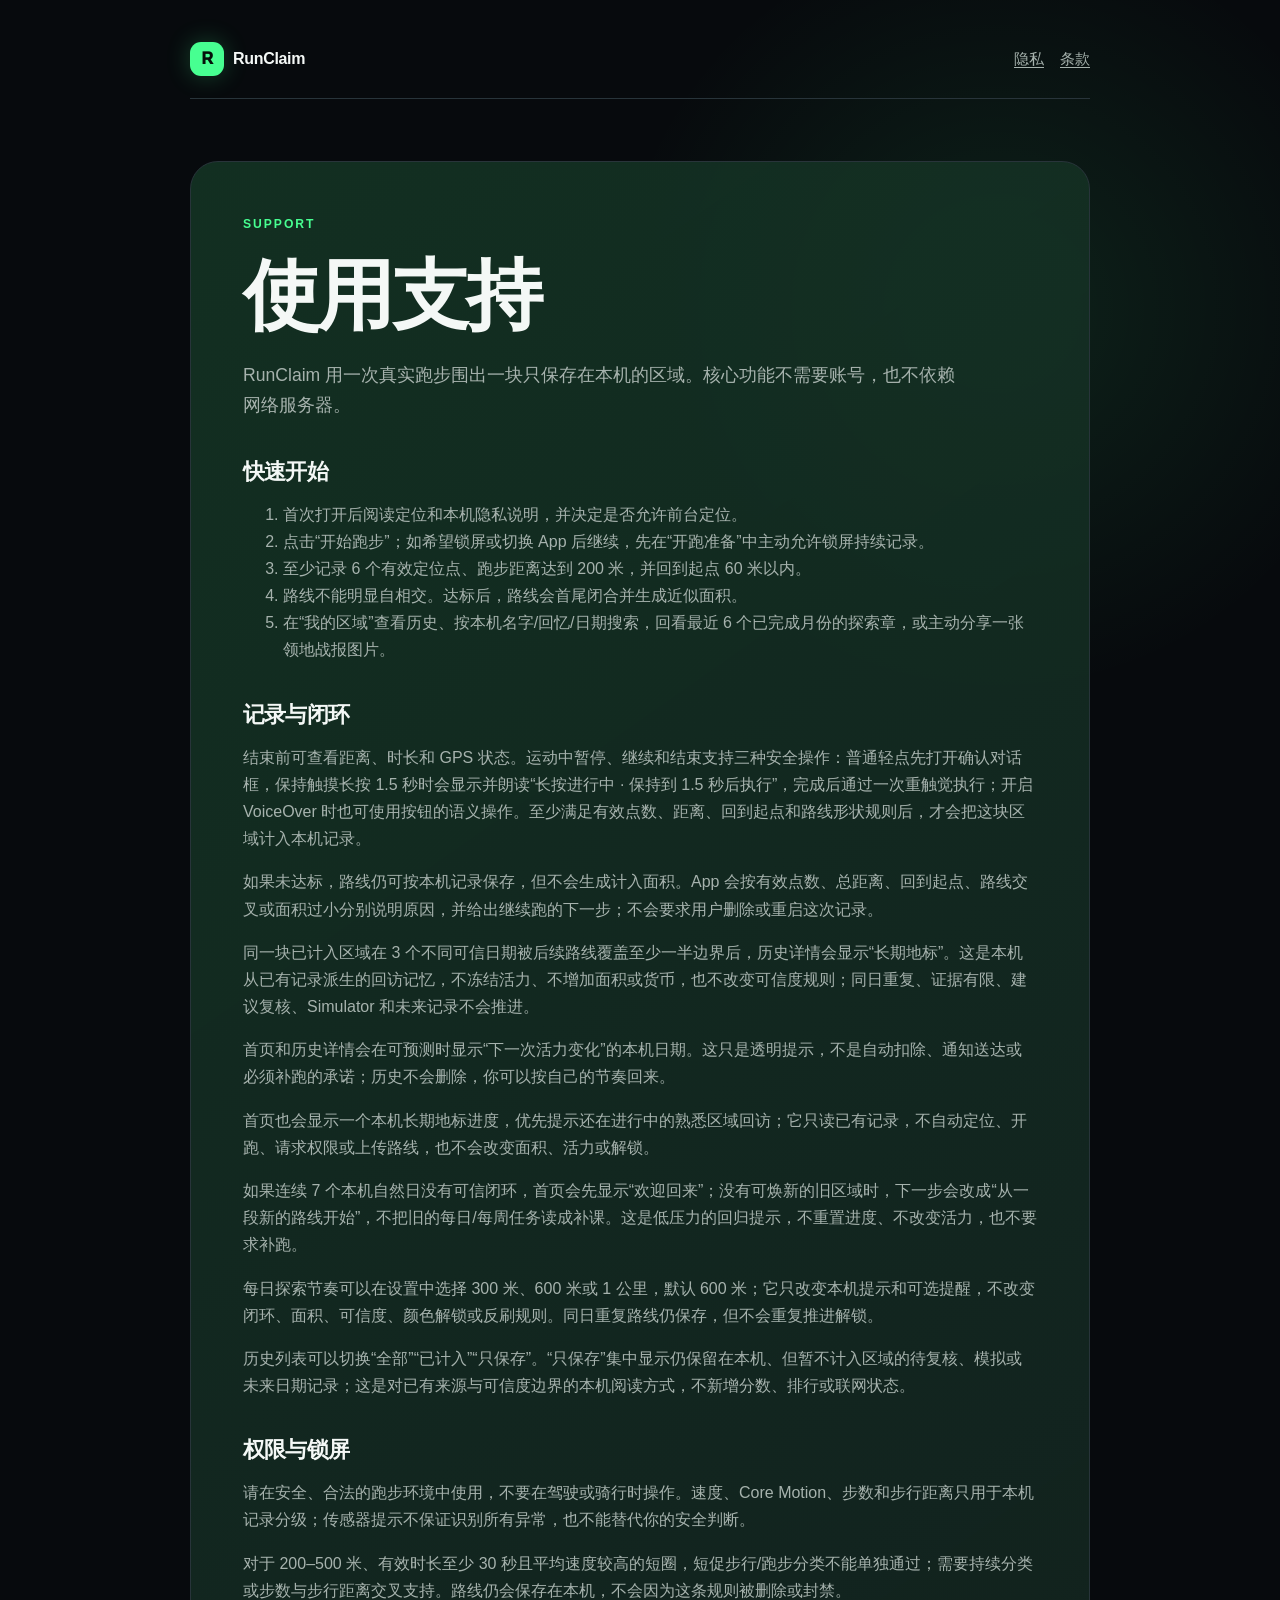
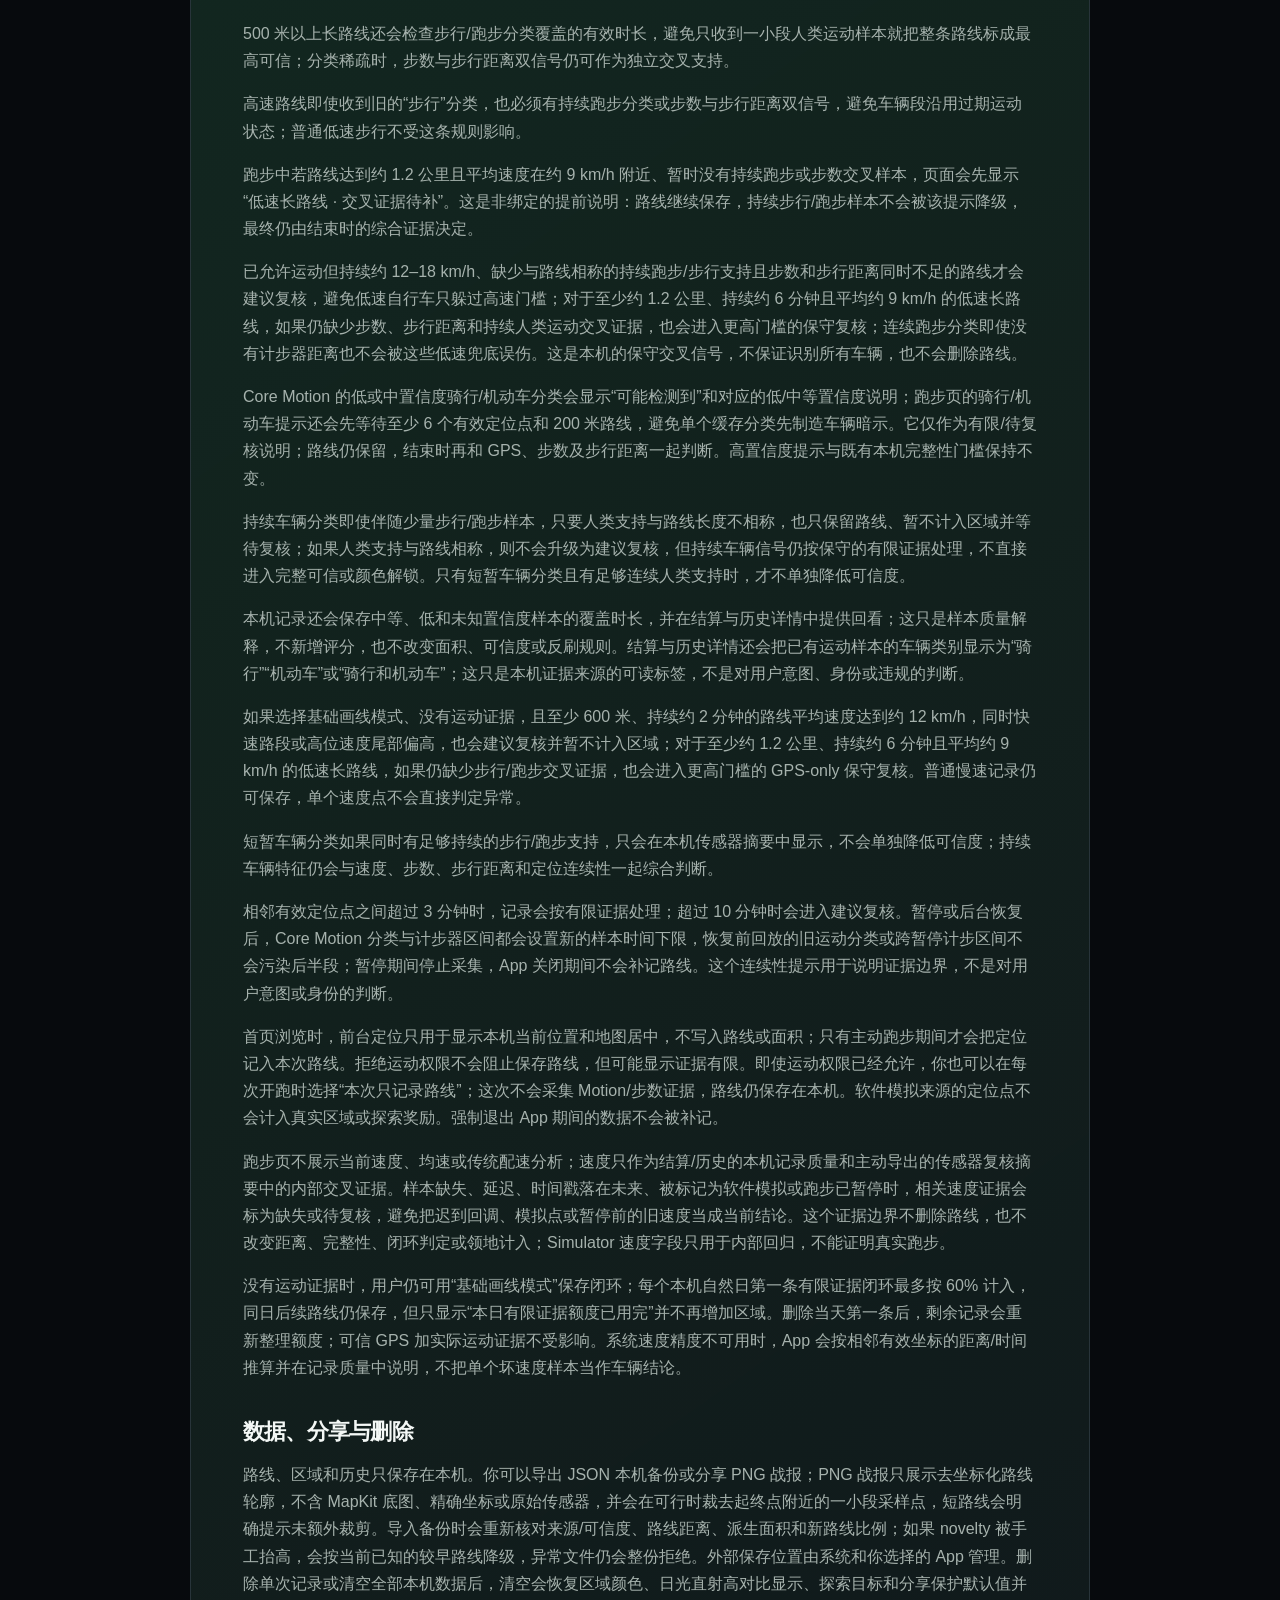
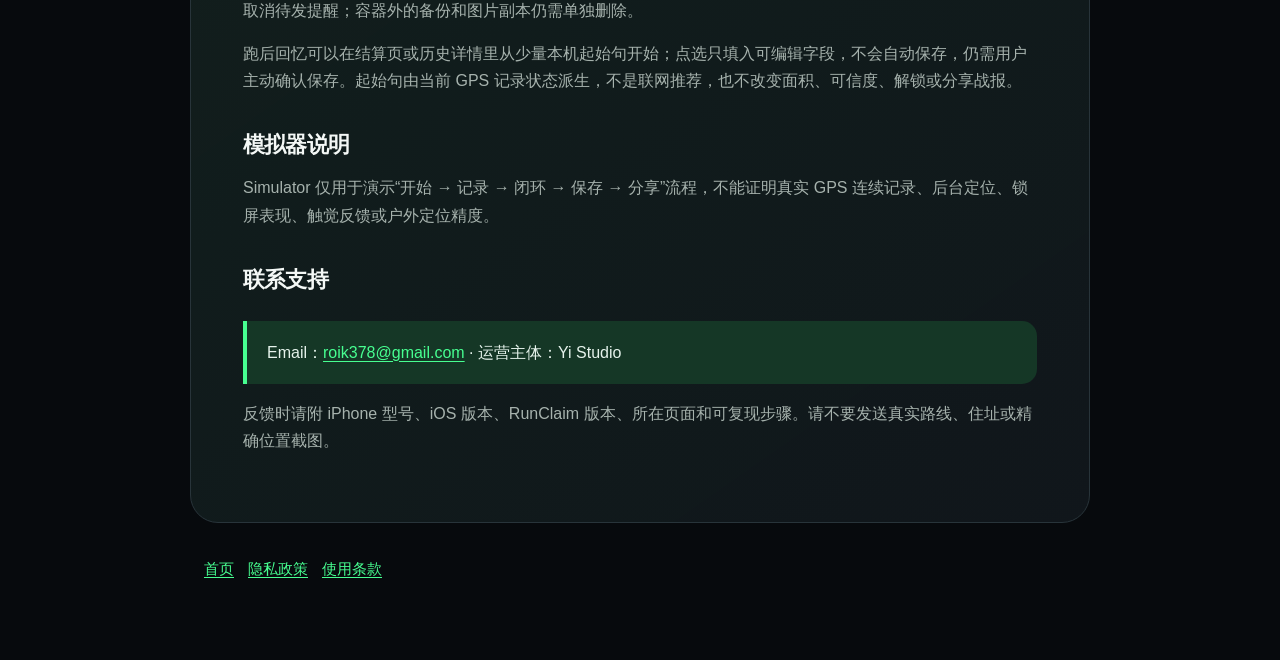
==== support/index.html @ f34b30b4 "Publish RunClaim policy and support site" ====
<!doctype html>
<html lang="zh-Hans">
<head>
  <meta charset="utf-8">
  <meta name="viewport" content="width=device-width, initial-scale=1">
  <meta name="description" content="RunClaim 使用支持。">
  <title>RunClaim 使用支持</title>
  <link rel="stylesheet" href="../styles.css">
</head>
<body>
  <main>
    <header>
      <a class="brand" href="../"><span class="brand-mark" aria-hidden="true">R</span>RunClaim</a>
      <nav aria-label="主要导航"><a href="../privacy/">隐私</a><a href="../terms/">条款</a></nav>
    </header>

    <article class="document">
      <p class="eyebrow">SUPPORT</p>
      <h1>使用支持</h1>
      <p class="lead">RunClaim 用一次真实跑步围出一块只保存在本机的区域。核心功能不需要账号，也不依赖网络服务器。</p>

      <h2>快速开始</h2>
      <ol>
        <li>首次打开后阅读定位和本机隐私说明，并决定是否允许前台定位。</li>
        <li>点击“开始跑步”；如希望锁屏或切换 App 后继续，先在“开跑准备”中主动允许锁屏持续记录。</li>
        <li>至少记录 6 个有效定位点、跑步距离达到 200 米，并回到起点 60 米以内。</li>
        <li>路线不能明显自相交。达标后，路线会首尾闭合并生成近似面积。</li>
        <li>在“我的区域”查看历史、按本机名字/回忆/日期搜索，回看最近 6 个已完成月份的探索章，或主动分享一张领地战报图片。</li>
      </ol>

      <h2>记录与闭环</h2>
      <p>结束前可查看距离、时长和 GPS 状态。运动中暂停、继续和结束支持三种安全操作：普通轻点先打开确认对话框，保持触摸长按 1.5 秒时会显示并朗读“长按进行中 · 保持到 1.5 秒后执行”，完成后通过一次重触觉执行；开启 VoiceOver 时也可使用按钮的语义操作。至少满足有效点数、距离、回到起点和路线形状规则后，才会把这块区域计入本机记录。</p>
      <p>如果未达标，路线仍可按本机记录保存，但不会生成计入面积。App 会按有效点数、总距离、回到起点、路线交叉或面积过小分别说明原因，并给出继续跑的下一步；不会要求用户删除或重启这次记录。</p>
      <p>同一块已计入区域在 3 个不同可信日期被后续路线覆盖至少一半边界后，历史详情会显示“长期地标”。这是本机从已有记录派生的回访记忆，不冻结活力、不增加面积或货币，也不改变可信度规则；同日重复、证据有限、建议复核、Simulator 和未来记录不会推进。</p>
      <p>首页和历史详情会在可预测时显示“下一次活力变化”的本机日期。这只是透明提示，不是自动扣除、通知送达或必须补跑的承诺；历史不会删除，你可以按自己的节奏回来。</p>
      <p>首页也会显示一个本机长期地标进度，优先提示还在进行中的熟悉区域回访；它只读已有记录，不自动定位、开跑、请求权限或上传路线，也不会改变面积、活力或解锁。</p>
      <p>如果连续 7 个本机自然日没有可信闭环，首页会先显示“欢迎回来”；没有可焕新的旧区域时，下一步会改成“从一段新的路线开始”，不把旧的每日/每周任务读成补课。这是低压力的回归提示，不重置进度、不改变活力，也不要求补跑。</p>
      <p>每日探索节奏可以在设置中选择 300 米、600 米或 1 公里，默认 600 米；它只改变本机提示和可选提醒，不改变闭环、面积、可信度、颜色解锁或反刷规则。同日重复路线仍保存，但不会重复推进解锁。</p>
      <p>历史列表可以切换“全部”“已计入”“只保存”。“只保存”集中显示仍保留在本机、但暂不计入区域的待复核、模拟或未来日期记录；这是对已有来源与可信度边界的本机阅读方式，不新增分数、排行或联网状态。</p>

      <h2>权限与锁屏</h2>
      <p>请在安全、合法的跑步环境中使用，不要在驾驶或骑行时操作。速度、Core Motion、步数和步行距离只用于本机记录分级；传感器提示不保证识别所有异常，也不能替代你的安全判断。</p>
      <p>对于 200–500 米、有效时长至少 30 秒且平均速度较高的短圈，短促步行/跑步分类不能单独通过；需要持续分类或步数与步行距离交叉支持。路线仍会保存在本机，不会因为这条规则被删除或封禁。</p>
      <p>500 米以上长路线还会检查步行/跑步分类覆盖的有效时长，避免只收到一小段人类运动样本就把整条路线标成最高可信；分类稀疏时，步数与步行距离双信号仍可作为独立交叉支持。</p>
      <p>高速路线即使收到旧的“步行”分类，也必须有持续跑步分类或步数与步行距离双信号，避免车辆段沿用过期运动状态；普通低速步行不受这条规则影响。</p>
      <p>跑步中若路线达到约 1.2 公里且平均速度在约 9 km/h 附近、暂时没有持续跑步或步数交叉样本，页面会先显示“低速长路线 · 交叉证据待补”。这是非绑定的提前说明：路线继续保存，持续步行/跑步样本不会被该提示降级，最终仍由结束时的综合证据决定。</p>
      <p>已允许运动但持续约 12–18 km/h、缺少与路线相称的持续跑步/步行支持且步数和步行距离同时不足的路线才会建议复核，避免低速自行车只躲过高速门槛；对于至少约 1.2 公里、持续约 6 分钟且平均约 9 km/h 的低速长路线，如果仍缺少步数、步行距离和持续人类运动交叉证据，也会进入更高门槛的保守复核；连续跑步分类即使没有计步器距离也不会被这些低速兜底误伤。这是本机的保守交叉信号，不保证识别所有车辆，也不会删除路线。</p>
      <p>Core Motion 的低或中置信度骑行/机动车分类会显示“可能检测到”和对应的低/中等置信度说明；跑步页的骑行/机动车提示还会先等待至少 6 个有效定位点和 200 米路线，避免单个缓存分类先制造车辆暗示。它仅作为有限/待复核说明；路线仍保留，结束时再和 GPS、步数及步行距离一起判断。高置信度提示与既有本机完整性门槛保持不变。</p>
      <p>持续车辆分类即使伴随少量步行/跑步样本，只要人类支持与路线长度不相称，也只保留路线、暂不计入区域并等待复核；如果人类支持与路线相称，则不会升级为建议复核，但持续车辆信号仍按保守的有限证据处理，不直接进入完整可信或颜色解锁。只有短暂车辆分类且有足够连续人类支持时，才不单独降低可信度。</p>
      <p>本机记录还会保存中等、低和未知置信度样本的覆盖时长，并在结算与历史详情中提供回看；这只是样本质量解释，不新增评分，也不改变面积、可信度或反刷规则。结算与历史详情还会把已有运动样本的车辆类别显示为“骑行”“机动车”或“骑行和机动车”；这只是本机证据来源的可读标签，不是对用户意图、身份或违规的判断。</p>
      <p>如果选择基础画线模式、没有运动证据，且至少 600 米、持续约 2 分钟的路线平均速度达到约 12 km/h，同时快速路段或高位速度尾部偏高，也会建议复核并暂不计入区域；对于至少约 1.2 公里、持续约 6 分钟且平均约 9 km/h 的低速长路线，如果仍缺少步行/跑步交叉证据，也会进入更高门槛的 GPS-only 保守复核。普通慢速记录仍可保存，单个速度点不会直接判定异常。</p>
      <p>短暂车辆分类如果同时有足够持续的步行/跑步支持，只会在本机传感器摘要中显示，不会单独降低可信度；持续车辆特征仍会与速度、步数、步行距离和定位连续性一起综合判断。</p>
      <p>相邻有效定位点之间超过 3 分钟时，记录会按有限证据处理；超过 10 分钟时会进入建议复核。暂停或后台恢复后，Core Motion 分类与计步器区间都会设置新的样本时间下限，恢复前回放的旧运动分类或跨暂停计步区间不会污染后半段；暂停期间停止采集，App 关闭期间不会补记路线。这个连续性提示用于说明证据边界，不是对用户意图或身份的判断。</p>
      <p>首页浏览时，前台定位只用于显示本机当前位置和地图居中，不写入路线或面积；只有主动跑步期间才会把定位记入本次路线。拒绝运动权限不会阻止保存路线，但可能显示证据有限。即使运动权限已经允许，你也可以在每次开跑时选择“本次只记录路线”；这次不会采集 Motion/步数证据，路线仍保存在本机。软件模拟来源的定位点不会计入真实区域或探索奖励。强制退出 App 期间的数据不会被补记。</p>
      <p>跑步页不展示当前速度、均速或传统配速分析；速度只作为结算/历史的本机记录质量和主动导出的传感器复核摘要中的内部交叉证据。样本缺失、延迟、时间戳落在未来、被标记为软件模拟或跑步已暂停时，相关速度证据会标为缺失或待复核，避免把迟到回调、模拟点或暂停前的旧速度当成当前结论。这个证据边界不删除路线，也不改变距离、完整性、闭环判定或领地计入；Simulator 速度字段只用于内部回归，不能证明真实跑步。</p>
      <p>没有运动证据时，用户仍可用“基础画线模式”保存闭环；每个本机自然日第一条有限证据闭环最多按 60% 计入，同日后续路线仍保存，但只显示“本日有限证据额度已用完”并不再增加区域。删除当天第一条后，剩余记录会重新整理额度；可信 GPS 加实际运动证据不受影响。系统速度精度不可用时，App 会按相邻有效坐标的距离/时间推算并在记录质量中说明，不把单个坏速度样本当作车辆结论。</p>

      <h2>数据、分享与删除</h2>
      <p>路线、区域和历史只保存在本机。你可以导出 JSON 本机备份或分享 PNG 战报；PNG 战报只展示去坐标化路线轮廓，不含 MapKit 底图、精确坐标或原始传感器，并会在可行时裁去起终点附近的一小段采样点，短路线会明确提示未额外裁剪。导入备份时会重新核对来源/可信度、路线距离、派生面积和新路线比例；如果 novelty 被手工抬高，会按当前已知的较早路线降级，异常文件仍会整份拒绝。外部保存位置由系统和你选择的 App 管理。删除单次记录或清空全部本机数据后，清空会恢复区域颜色、日光直射高对比显示、探索目标和分享保护默认值并取消待发提醒；容器外的备份和图片副本仍需单独删除。</p>
      <p>跑后回忆可以在结算页或历史详情里从少量本机起始句开始；点选只填入可编辑字段，不会自动保存，仍需用户主动确认保存。起始句由当前 GPS 记录状态派生，不是联网推荐，也不改变面积、可信度、解锁或分享战报。</p>

      <h2>模拟器说明</h2>
      <p>Simulator 仅用于演示“开始 → 记录 → 闭环 → 保存 → 分享”流程，不能证明真实 GPS 连续记录、后台定位、锁屏表现、触觉反馈或户外定位精度。</p>

      <h2>联系支持</h2>
      <div class="notice"><p>Email：<a href="mailto:roik378@gmail.com">roik378@gmail.com</a> · 运营主体：Yi Studio</p></div>
      <p>反馈时请附 iPhone 型号、iOS 版本、RunClaim 版本、所在页面和可复现步骤。请不要发送真实路线、住址或精确位置截图。</p>
    </article>

    <footer><a href="../">首页</a><a href="../privacy/">隐私政策</a><a href="../terms/">使用条款</a></footer>
  </main>
</body>
</html>
---- styles.css ----
:root {
  --canvas: #070a0d;
  --panel: #11171b;
  --ink: #f4f8f6;
  --muted: #a6b2ad;
  --line: #28343a;
  --territory: #47ff91;
  --territory-soft: #153726;
  --blue: #61c2ff;
}

* { box-sizing: border-box; }

html { scroll-behavior: smooth; }

body {
  margin: 0;
  color: var(--ink);
  background:
    radial-gradient(circle at 78% 8%, rgba(71, 255, 145, 0.1), transparent 24rem),
    var(--canvas);
  font-family: -apple-system, BlinkMacSystemFont, "SF Pro Text", "PingFang SC", "Noto Sans CJK SC", "Microsoft YaHei", sans-serif;
  line-height: 1.7;
}

a { color: var(--territory); text-underline-offset: 3px; }
a:focus-visible { outline: 3px solid var(--blue); outline-offset: 4px; }

main { width: min(900px, calc(100% - 40px)); margin: 0 auto; padding: 42px 0 78px; }

header {
  display: flex;
  align-items: center;
  justify-content: space-between;
  gap: 20px;
  padding-bottom: 22px;
  border-bottom: 1px solid var(--line);
}

.brand { color: var(--ink); font-weight: 850; text-decoration: none; letter-spacing: -0.02em; }
.brand-mark {
  display: inline-grid;
  width: 34px;
  height: 34px;
  margin-right: 9px;
  place-items: center;
  border-radius: 11px;
  color: #051009;
  background: var(--territory);
  font-weight: 950;
  box-shadow: 0 0 24px rgba(71, 255, 145, 0.24);
}

nav { display: flex; flex-wrap: wrap; gap: 16px; color: var(--muted); font-size: .94rem; }
nav a { color: inherit; }

.hero, .document {
  margin-top: 62px;
  padding: clamp(26px, 5vw, 52px);
  border: 1px solid var(--line);
  border-radius: 28px;
  background: linear-gradient(145deg, rgba(21, 55, 38, .82), rgba(17, 23, 27, .96));
}

.eyebrow {
  margin: 0 0 14px;
  color: var(--territory);
  font-size: .76rem;
  font-weight: 900;
  letter-spacing: .16em;
}

h1, h2, h3 { line-height: 1.2; letter-spacing: -.035em; }
h1 { margin: 0 0 20px; font-size: clamp(2.3rem, 7vw, 4.8rem); }
h2 { margin: 38px 0 10px; font-size: 1.35rem; }
h3 { margin: 26px 0 7px; font-size: 1.05rem; }
p, li { color: var(--muted); }
.lead { max-width: 720px; font-size: 1.1rem; }

.link-grid { display: grid; grid-template-columns: repeat(2, minmax(0, 1fr)); gap: 14px; margin-top: 30px; }
.link-card { display: block; padding: 18px 20px; border: 1px solid var(--line); border-radius: 18px; background: rgba(255, 255, 255, .035); text-decoration: none; }
.link-card strong { display: block; color: var(--ink); }
.link-card span { display: block; margin-top: 4px; color: var(--muted); font-size: .93rem; }

.notice { margin-top: 28px; padding: 18px 20px; border-left: 4px solid var(--territory); border-radius: 0 15px 15px 0; background: var(--territory-soft); }
.notice p { margin: 0; color: #e6f3ec; }

footer { margin-top: 34px; color: var(--muted); font-size: .92rem; }
footer a { margin-left: 14px; }

@media (max-width: 620px) {
  main { width: min(100% - 28px, 900px); padding-top: 24px; }
  header { align-items: flex-start; flex-direction: column; }
  .hero, .document { margin-top: 36px; }
  .link-grid { grid-template-columns: 1fr; }
}

@media (prefers-reduced-motion: reduce) { html { scroll-behavior: auto; } }
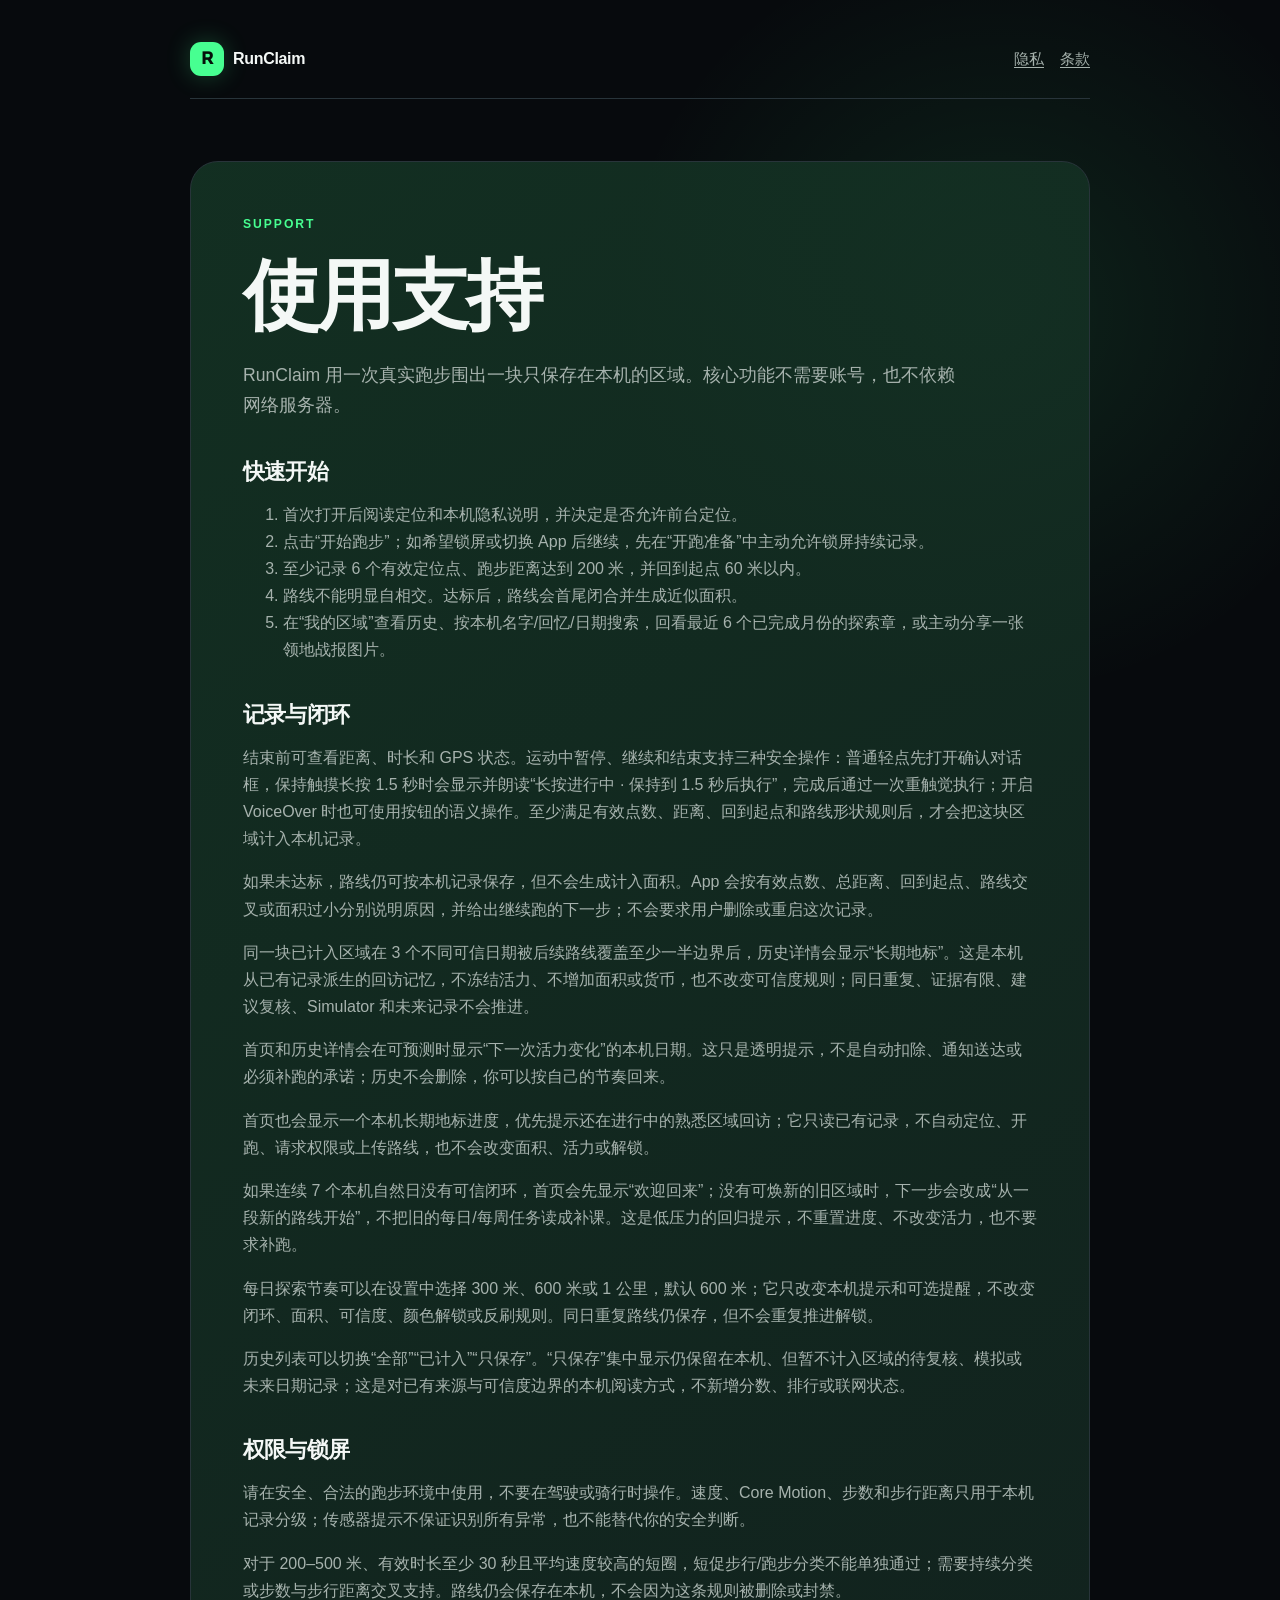
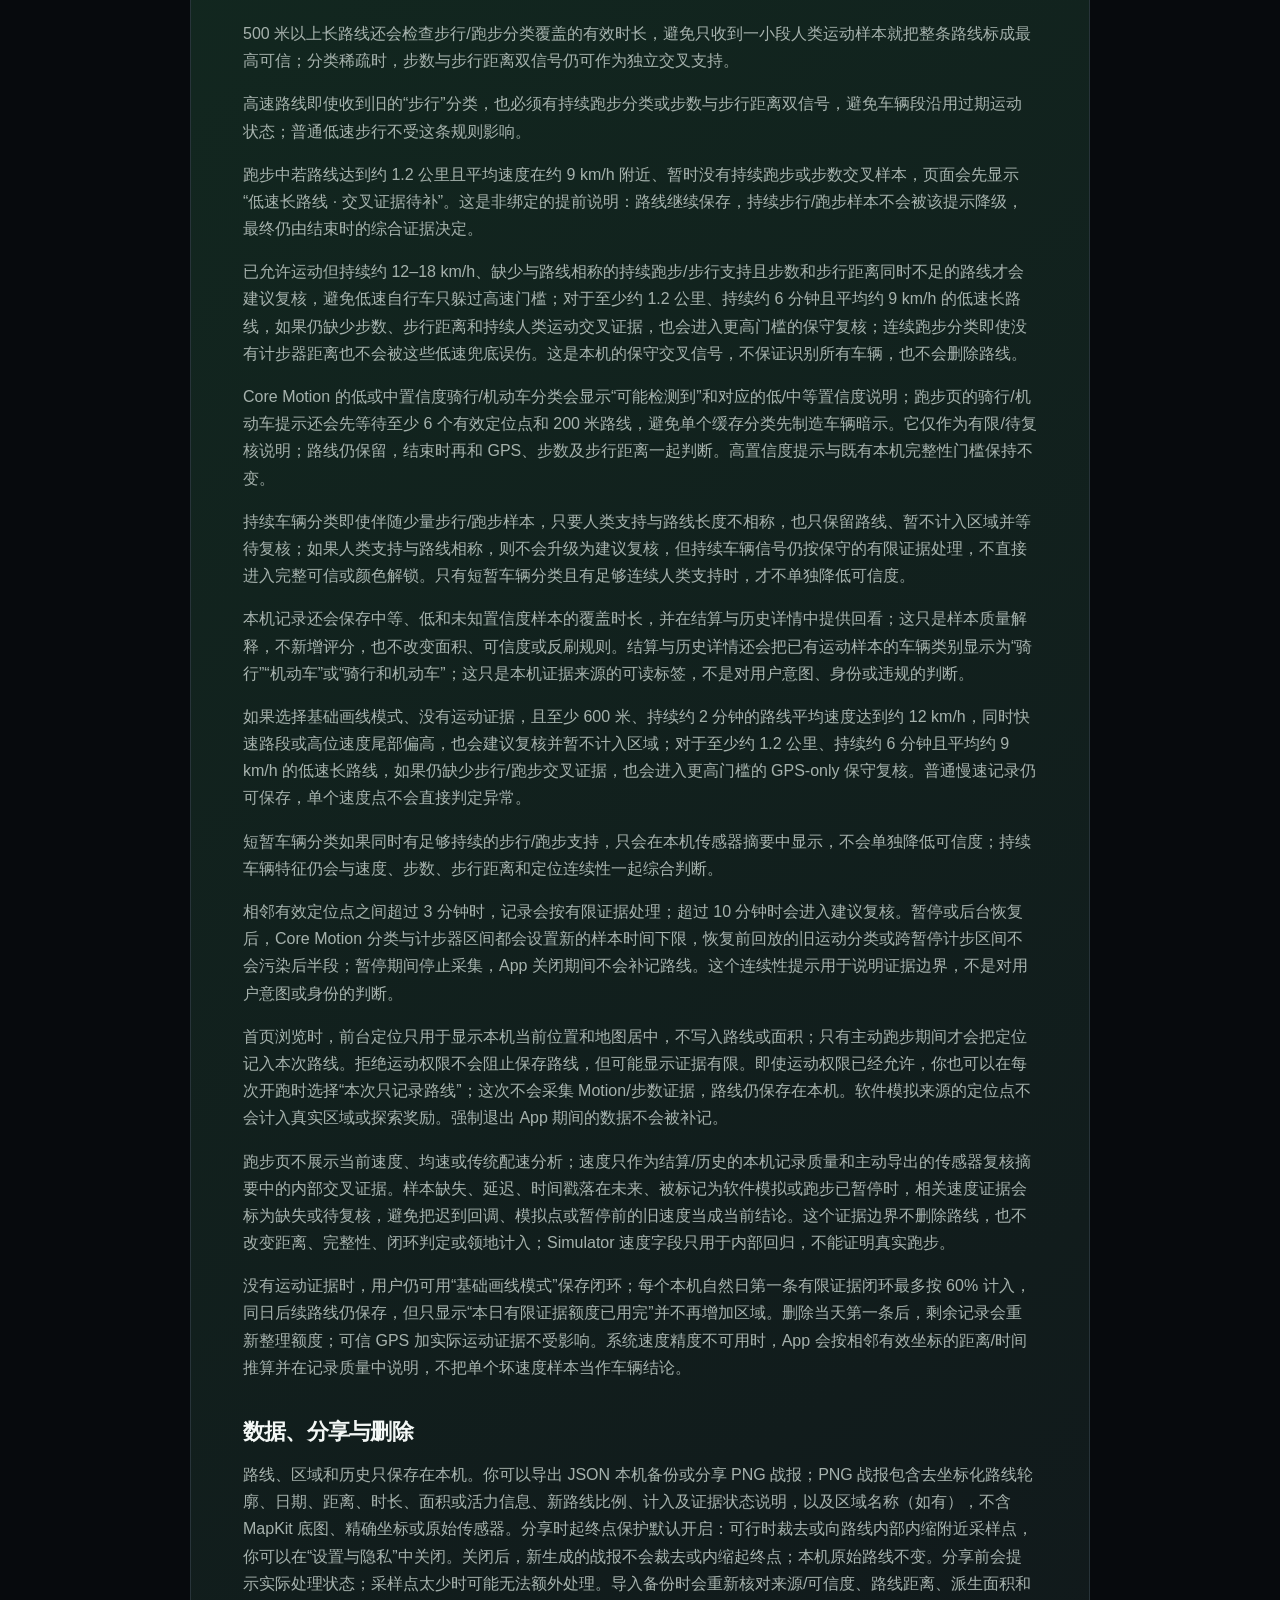
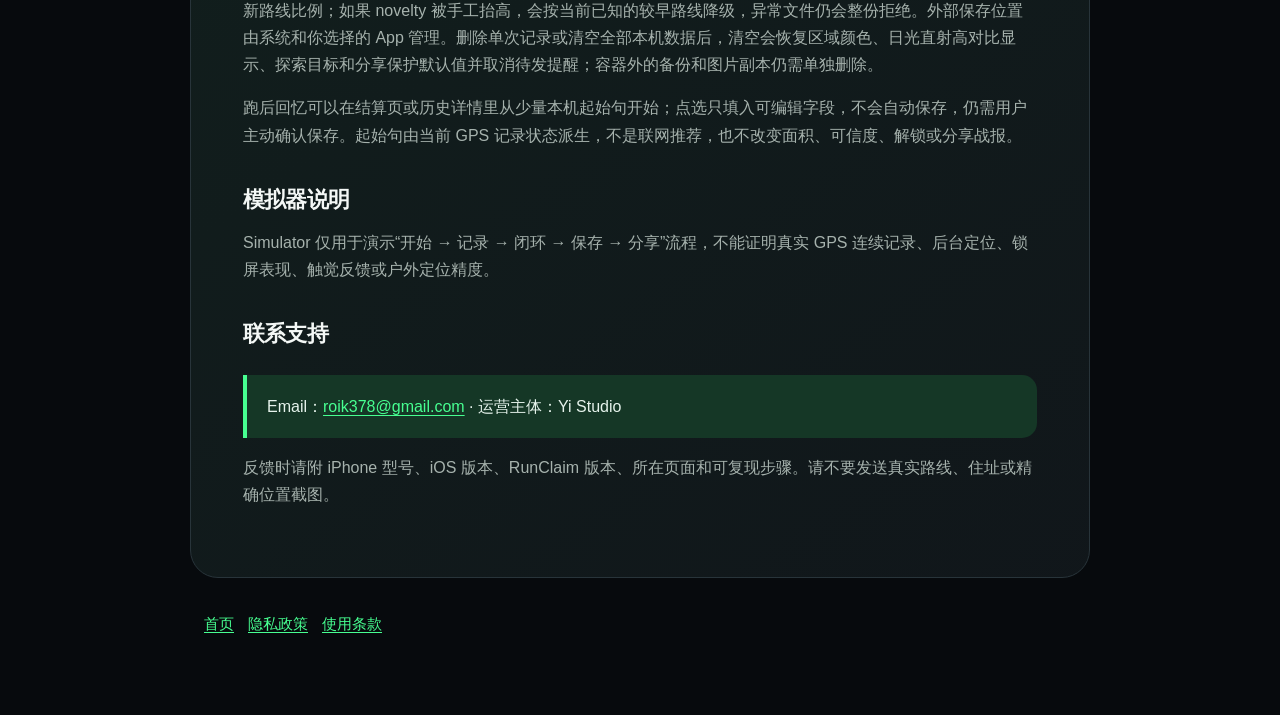
==== commit 2adcd1d0: "Clarify information shown in shared run reports" ====
--- a/support/index.html
+++ b/support/index.html
@@ -56,7 +56,7 @@
       <p>没有运动证据时，用户仍可用“基础画线模式”保存闭环；每个本机自然日第一条有限证据闭环最多按 60% 计入，同日后续路线仍保存，但只显示“本日有限证据额度已用完”并不再增加区域。删除当天第一条后，剩余记录会重新整理额度；可信 GPS 加实际运动证据不受影响。系统速度精度不可用时，App 会按相邻有效坐标的距离/时间推算并在记录质量中说明，不把单个坏速度样本当作车辆结论。</p>
 
       <h2>数据、分享与删除</h2>
-      <p>路线、区域和历史只保存在本机。你可以导出 JSON 本机备份或分享 PNG 战报；PNG 战报只展示去坐标化路线轮廓，不含 MapKit 底图、精确坐标或原始传感器，并会在可行时裁去起终点附近的一小段采样点，短路线会明确提示未额外裁剪。导入备份时会重新核对来源/可信度、路线距离、派生面积和新路线比例；如果 novelty 被手工抬高，会按当前已知的较早路线降级，异常文件仍会整份拒绝。外部保存位置由系统和你选择的 App 管理。删除单次记录或清空全部本机数据后，清空会恢复区域颜色、日光直射高对比显示、探索目标和分享保护默认值并取消待发提醒；容器外的备份和图片副本仍需单独删除。</p>
+      <p>路线、区域和历史只保存在本机。你可以导出 JSON 本机备份或分享 PNG 战报；PNG 战报包含去坐标化路线轮廓、日期、距离、时长、面积或活力信息、新路线比例、计入及证据状态说明，以及区域名称（如有），不含 MapKit 底图、精确坐标或原始传感器。分享时起终点保护默认开启：可行时裁去或向路线内部内缩附近采样点，你可以在“设置与隐私”中关闭。关闭后，新生成的战报不会裁去或内缩起终点；本机原始路线不变。分享前会提示实际处理状态；采样点太少时可能无法额外处理。导入备份时会重新核对来源/可信度、路线距离、派生面积和新路线比例；如果 novelty 被手工抬高，会按当前已知的较早路线降级，异常文件仍会整份拒绝。外部保存位置由系统和你选择的 App 管理。删除单次记录或清空全部本机数据后，清空会恢复区域颜色、日光直射高对比显示、探索目标和分享保护默认值并取消待发提醒；容器外的备份和图片副本仍需单独删除。</p>
       <p>跑后回忆可以在结算页或历史详情里从少量本机起始句开始；点选只填入可编辑字段，不会自动保存，仍需用户主动确认保存。起始句由当前 GPS 记录状态派生，不是联网推荐，也不改变面积、可信度、解锁或分享战报。</p>
 
       <h2>模拟器说明</h2>
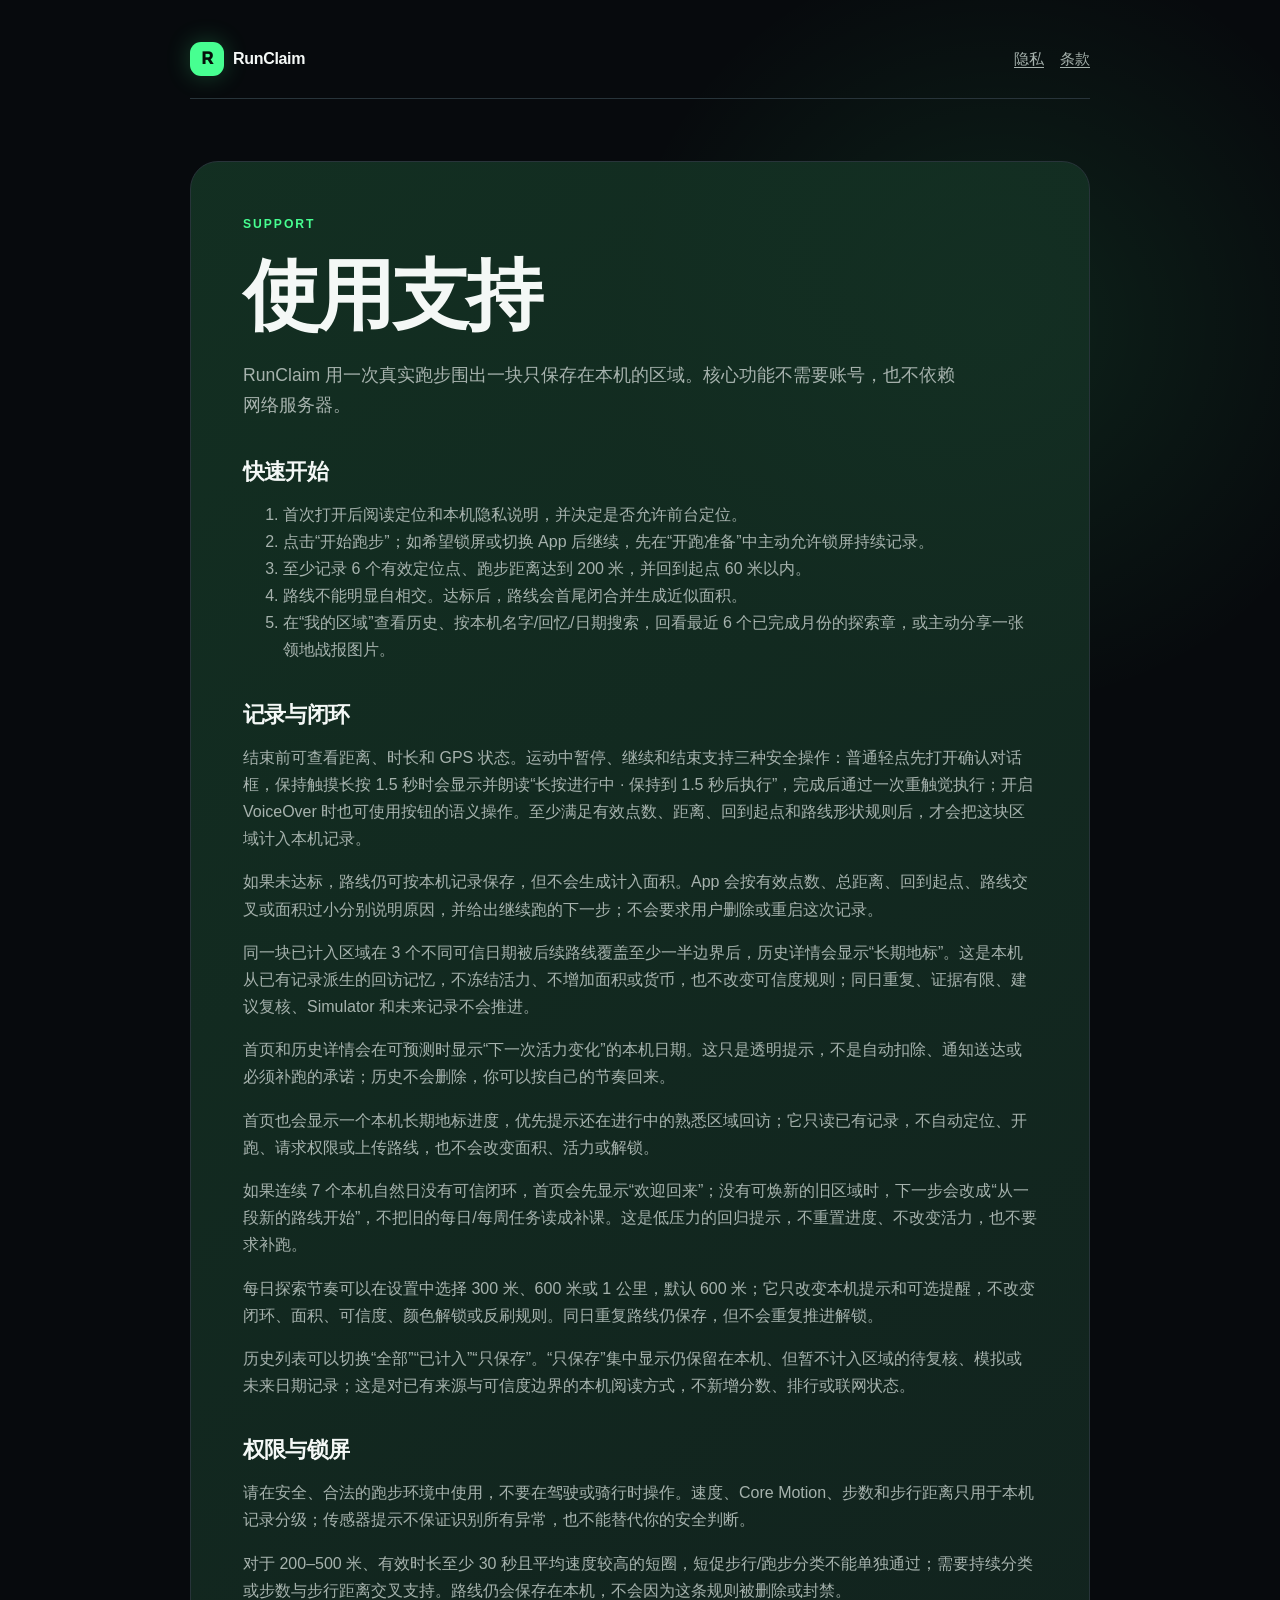
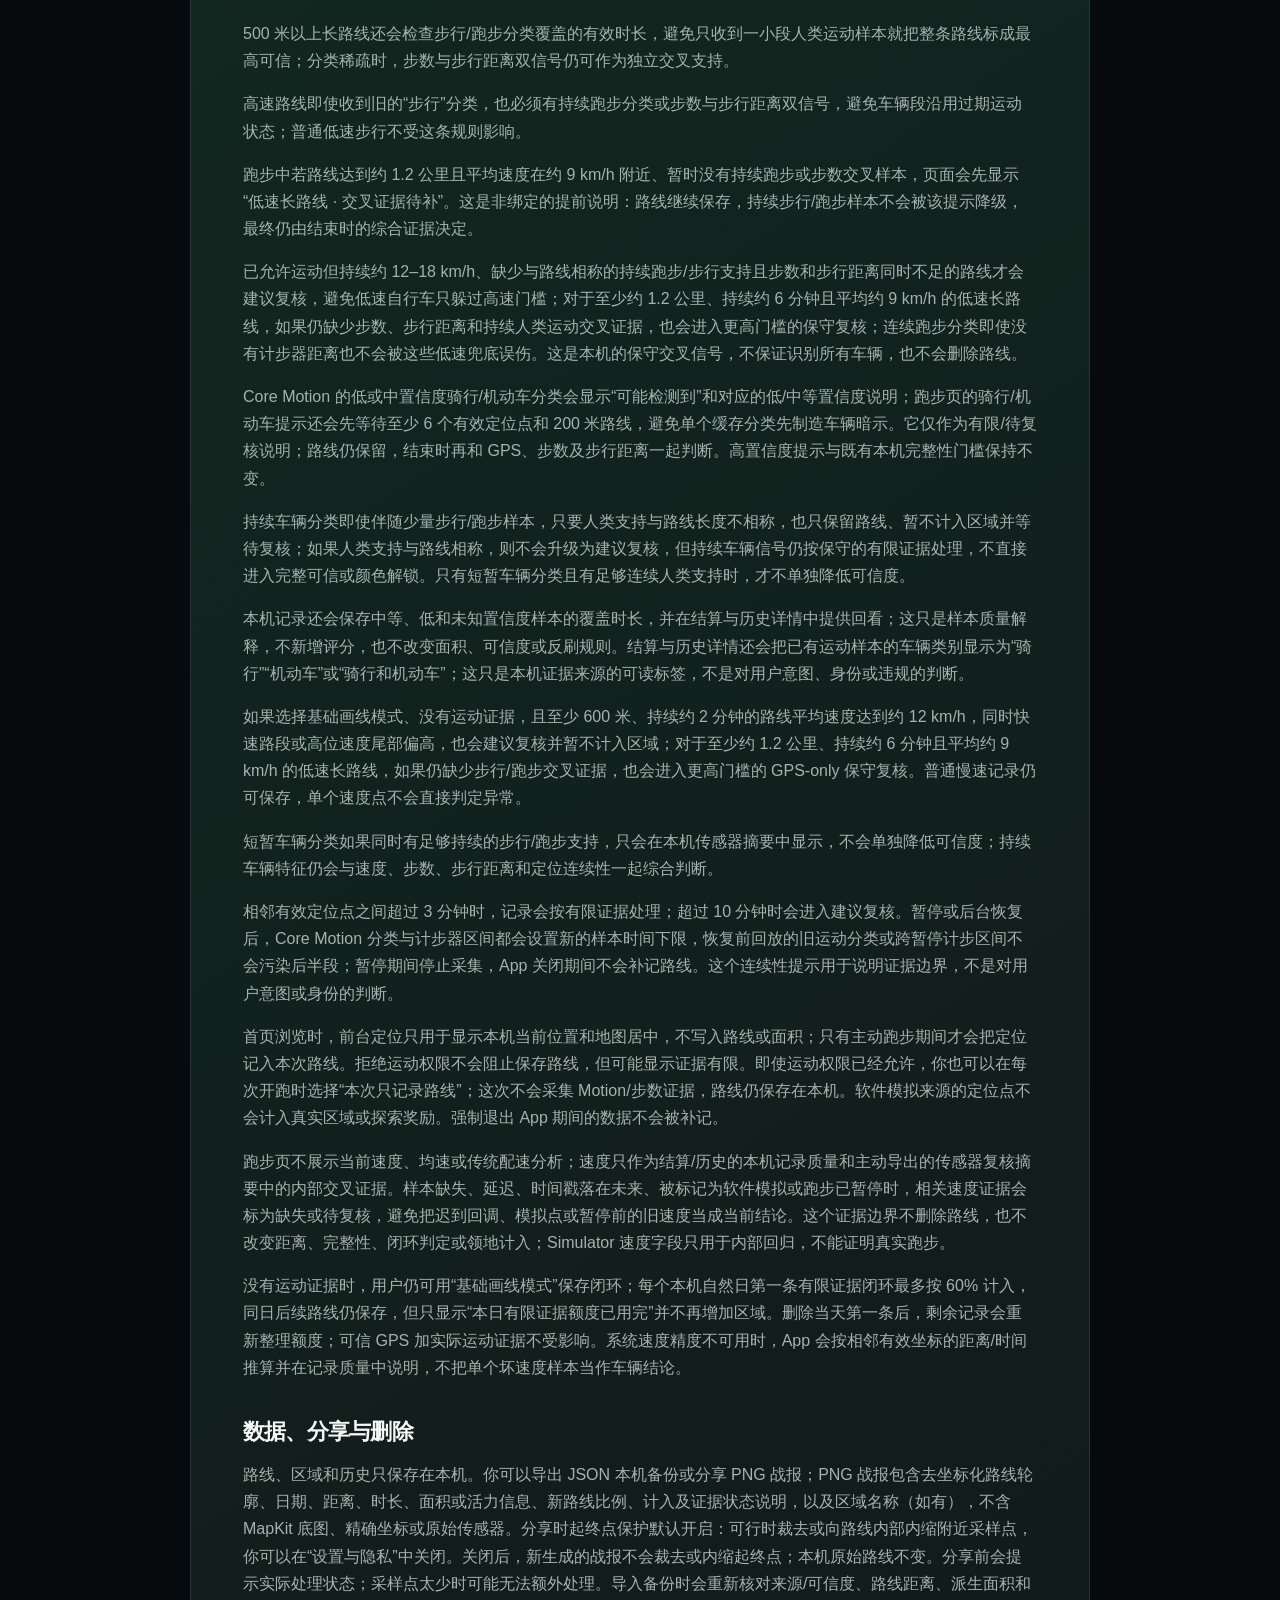
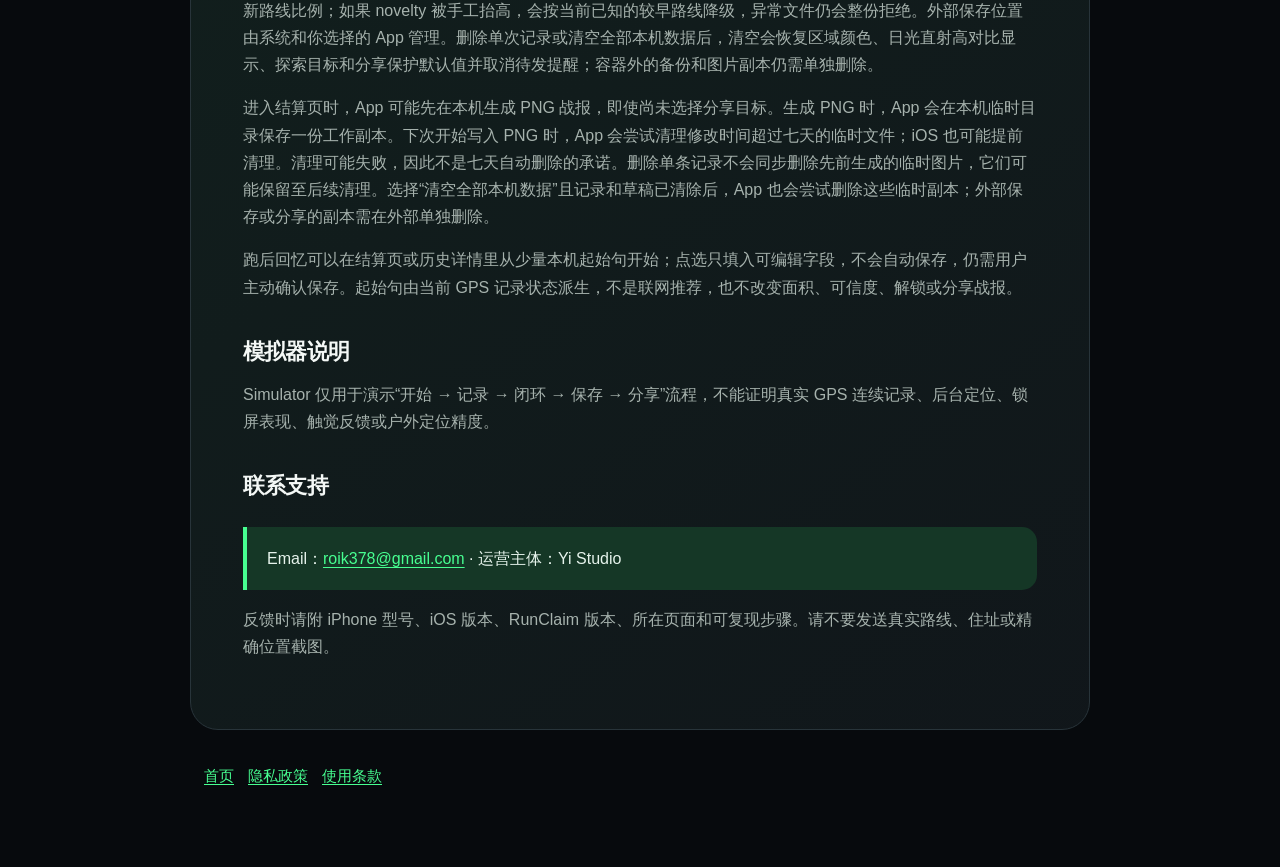
==== commit fb3af9a1: "Clarify local PNG generation and retention" ====
--- a/support/index.html
+++ b/support/index.html
@@ -57,6 +57,7 @@
 
       <h2>数据、分享与删除</h2>
       <p>路线、区域和历史只保存在本机。你可以导出 JSON 本机备份或分享 PNG 战报；PNG 战报包含去坐标化路线轮廓、日期、距离、时长、面积或活力信息、新路线比例、计入及证据状态说明，以及区域名称（如有），不含 MapKit 底图、精确坐标或原始传感器。分享时起终点保护默认开启：可行时裁去或向路线内部内缩附近采样点，你可以在“设置与隐私”中关闭。关闭后，新生成的战报不会裁去或内缩起终点；本机原始路线不变。分享前会提示实际处理状态；采样点太少时可能无法额外处理。导入备份时会重新核对来源/可信度、路线距离、派生面积和新路线比例；如果 novelty 被手工抬高，会按当前已知的较早路线降级，异常文件仍会整份拒绝。外部保存位置由系统和你选择的 App 管理。删除单次记录或清空全部本机数据后，清空会恢复区域颜色、日光直射高对比显示、探索目标和分享保护默认值并取消待发提醒；容器外的备份和图片副本仍需单独删除。</p>
+      <p>进入结算页时，App 可能先在本机生成 PNG 战报，即使尚未选择分享目标。生成 PNG 时，App 会在本机临时目录保存一份工作副本。下次开始写入 PNG 时，App 会尝试清理修改时间超过七天的临时文件；iOS 也可能提前清理。清理可能失败，因此不是七天自动删除的承诺。删除单条记录不会同步删除先前生成的临时图片，它们可能保留至后续清理。选择“清空全部本机数据”且记录和草稿已清除后，App 也会尝试删除这些临时副本；外部保存或分享的副本需在外部单独删除。</p>
       <p>跑后回忆可以在结算页或历史详情里从少量本机起始句开始；点选只填入可编辑字段，不会自动保存，仍需用户主动确认保存。起始句由当前 GPS 记录状态派生，不是联网推荐，也不改变面积、可信度、解锁或分享战报。</p>
 
       <h2>模拟器说明</h2>
